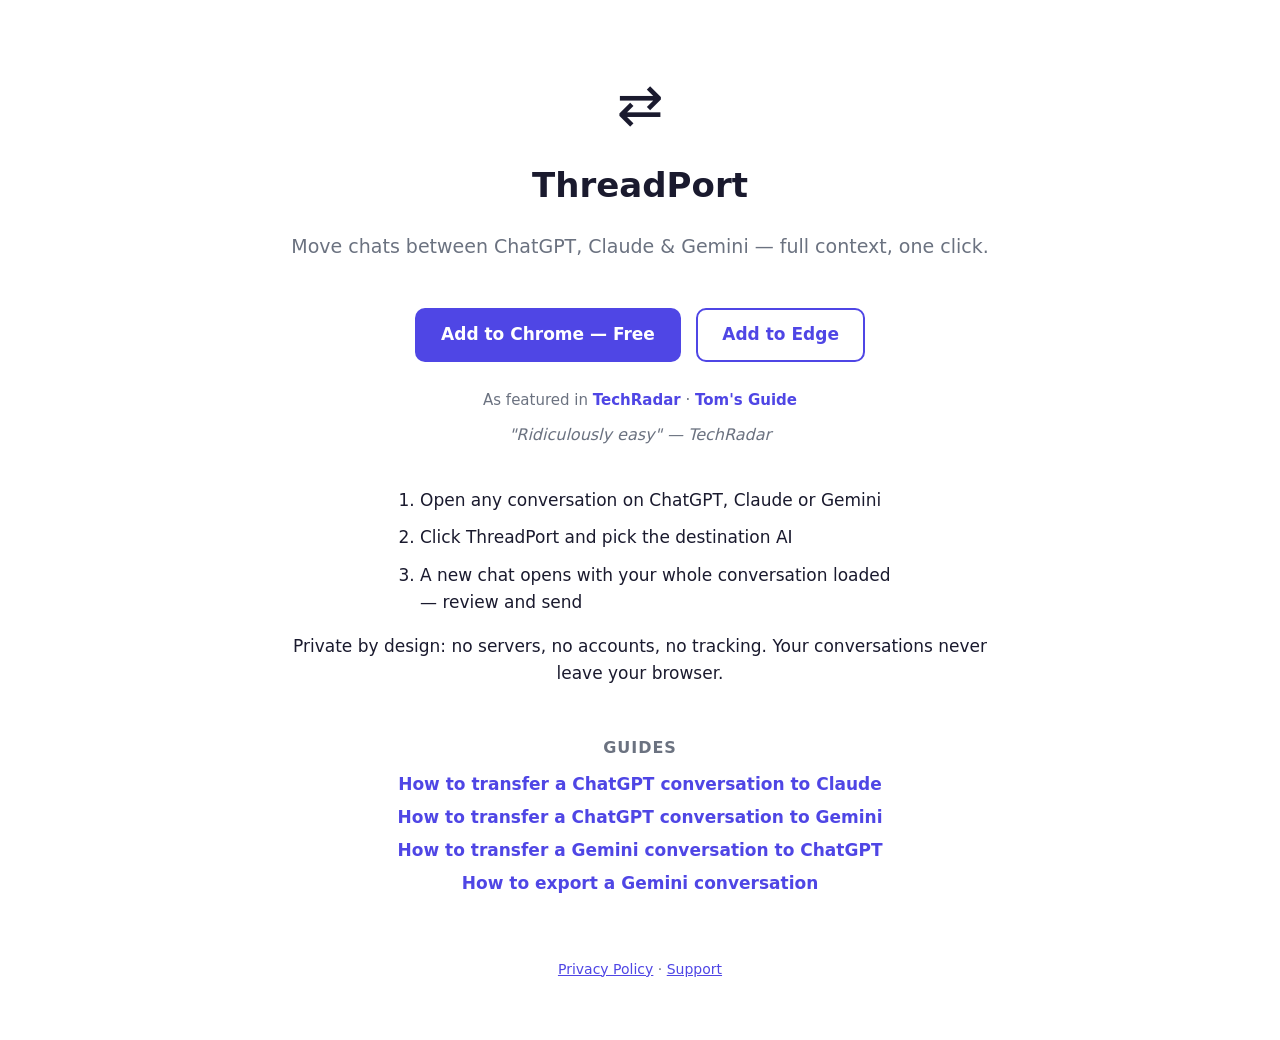
==== docs/index.html @ 8c921bdc "Add 2 Gemini-direction SEO guides (transfer to ChatGPT, export options) Co-Authored-By: Claude Fable" ====
<!DOCTYPE html>
<html lang="en">
<head>
<meta charset="utf-8">
<meta name="viewport" content="width=device-width, initial-scale=1">
<title>ThreadPort — Move chats between ChatGPT, Claude & Gemini</title>
<meta name="description" content="Continue any AI conversation on another AI. One click moves your chat between ChatGPT, Claude and Gemini — full context included.">
<link rel="canonical" href="https://megarampo.github.io/threadport/">
<style>
  body { max-width: 720px; margin: 0 auto; padding: 60px 20px; font: 17px/1.6 system-ui, sans-serif; color: #1a1a2e; text-align: center; }
  .glyph { font-size: 56px; }
  h1 { font-size: 34px; margin: 8px 0 4px; }
  .tag { color: #6b7280; font-size: 19px; }
  .cta { display: inline-block; margin-top: 28px; padding: 13px 26px; background: #4f46e5; color: #fff; text-decoration: none; border-radius: 10px; font-weight: 650; }
  .cta.edge { background: transparent; color: #4f46e5; border: 2px solid #4f46e5; margin-left: 10px; padding: 11px 24px; }
  .steps { text-align: left; margin: 40px auto 0; max-width: 480px; }
  .steps li { margin-bottom: 10px; }
  .press { margin-top: 26px; font-size: 15px; color: #6b7280; }
  .press a { color: #4f46e5; text-decoration: none; font-weight: 600; }
  .press blockquote { margin: 10px 0 0; font-style: italic; font-size: 16px; color: inherit; }
  .guides { margin-top: 48px; }
  .guides h2 { font-size: 16px; text-transform: uppercase; letter-spacing: 0.06em; color: #6b7280; margin-bottom: 10px; }
  .guides a { display: block; color: #4f46e5; text-decoration: none; font-weight: 550; margin: 6px 0; }
  footer { margin-top: 60px; font-size: 14px; color: #6b7280; }
  footer a { color: #4f46e5; }
  @media (prefers-color-scheme: dark) {
    body { background: #16161f; color: #e5e7eb; }
    .tag, footer { color: #9ca3af; }
  }
</style>
</head>
<body>
<div class="glyph">⇄</div>
<h1>ThreadPort</h1>
<p class="tag">Move chats between ChatGPT, Claude &amp; Gemini — full context, one click.</p>
<a class="cta" href="https://chromewebstore.google.com/detail/threadport-%E2%80%94-move-chats-b/kclkpikpgnldnpnmojkcnoclcihmhhmd" id="install">Add to Chrome — Free</a>
<a class="cta edge" href="https://microsoftedge.microsoft.com/addons/detail/threadport-%E2%80%94-move-chats-b/hfegopjfooabblaccgifjfomanedeapc" id="install-edge">Add to Edge</a>
<div class="press">
  <span>As featured in</span>
  <a href="https://www.techradar.com/ai-platforms-assistants/claude-hit-me-with-a-usage-limit-so-i-moved-the-entire-conversation-to-chatgpt-this-free-browser-extension-made-it-ridiculously-easy">TechRadar</a> ·
  <a href="https://www.tomsguide.com/ai/i-found-an-easier-way-to-transfer-my-chats-between-chatgpt-claude-and-gemini-and-it-only-takes-a-single-chrome-extension">Tom's Guide</a>
  <blockquote>"Ridiculously easy" — TechRadar</blockquote>
</div>
<ol class="steps">
  <li>Open any conversation on ChatGPT, Claude or Gemini</li>
  <li>Click ThreadPort and pick the destination AI</li>
  <li>A new chat opens with your whole conversation loaded — review and send</li>
</ol>
<p>Private by design: no servers, no accounts, no tracking. Your conversations never leave your browser.</p>
<div class="guides">
  <h2>Guides</h2>
  <a href="transfer-chatgpt-to-claude.html">How to transfer a ChatGPT conversation to Claude</a>
  <a href="transfer-chatgpt-to-gemini.html">How to transfer a ChatGPT conversation to Gemini</a>
  <a href="transfer-gemini-to-chatgpt.html">How to transfer a Gemini conversation to ChatGPT</a>
  <a href="export-gemini-conversation.html">How to export a Gemini conversation</a>
</div>
<footer>
  <a href="privacy.html">Privacy Policy</a> ·
  <a href="https://github.com/megarampo/threadport/issues">Support</a>
</footer>
</body>
</html>
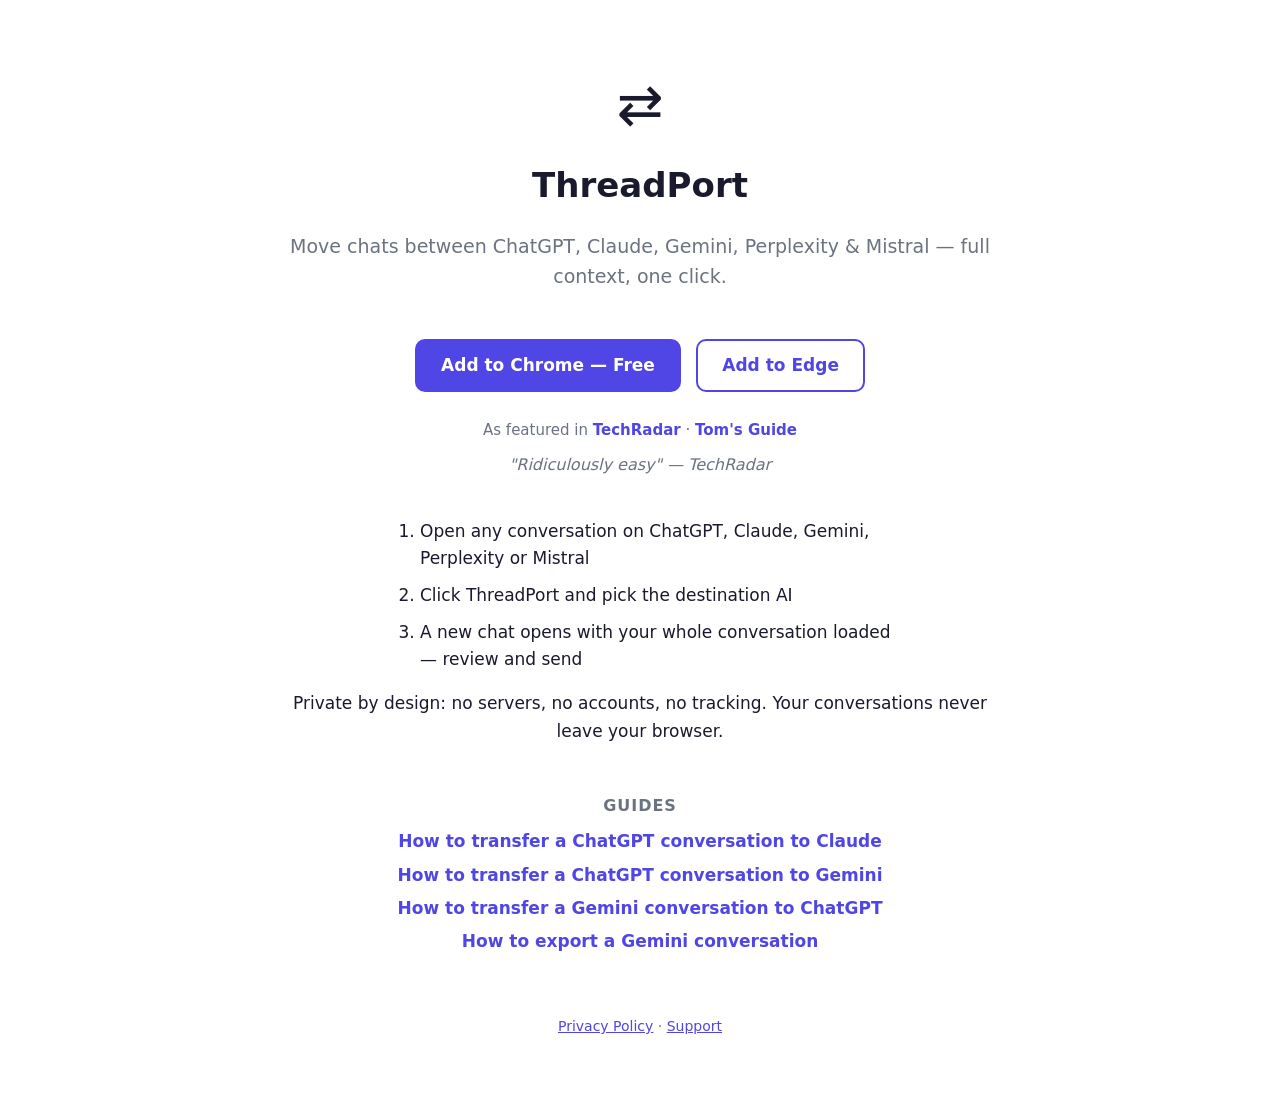
==== commit c9fa1fdb: "v0.3.0: listing description, privacy policy permissions, landing copy for Perplexity & Mistral Co-Au" ====
--- a/docs/index.html
+++ b/docs/index.html
@@ -3,8 +3,8 @@
 <head>
 <meta charset="utf-8">
 <meta name="viewport" content="width=device-width, initial-scale=1">
-<title>ThreadPort — Move chats between ChatGPT, Claude & Gemini</title>
-<meta name="description" content="Continue any AI conversation on another AI. One click moves your chat between ChatGPT, Claude and Gemini — full context included.">
+<title>ThreadPort — Move chats between ChatGPT, Claude, Gemini, Perplexity & Mistral</title>
+<meta name="description" content="Continue any AI conversation on another AI. One click moves your chat between ChatGPT, Claude, Gemini, Perplexity and Mistral — full context included.">
 <link rel="canonical" href="https://megarampo.github.io/threadport/">
 <style>
   body { max-width: 720px; margin: 0 auto; padding: 60px 20px; font: 17px/1.6 system-ui, sans-serif; color: #1a1a2e; text-align: center; }
@@ -32,7 +32,7 @@
 <body>
 <div class="glyph">⇄</div>
 <h1>ThreadPort</h1>
-<p class="tag">Move chats between ChatGPT, Claude &amp; Gemini — full context, one click.</p>
+<p class="tag">Move chats between ChatGPT, Claude, Gemini, Perplexity &amp; Mistral — full context, one click.</p>
 <a class="cta" href="https://chromewebstore.google.com/detail/threadport-%E2%80%94-move-chats-b/kclkpikpgnldnpnmojkcnoclcihmhhmd" id="install">Add to Chrome — Free</a>
 <a class="cta edge" href="https://microsoftedge.microsoft.com/addons/detail/threadport-%E2%80%94-move-chats-b/hfegopjfooabblaccgifjfomanedeapc" id="install-edge">Add to Edge</a>
 <div class="press">
@@ -42,7 +42,7 @@
   <blockquote>"Ridiculously easy" — TechRadar</blockquote>
 </div>
 <ol class="steps">
-  <li>Open any conversation on ChatGPT, Claude or Gemini</li>
+  <li>Open any conversation on ChatGPT, Claude, Gemini, Perplexity or Mistral</li>
   <li>Click ThreadPort and pick the destination AI</li>
   <li>A new chat opens with your whole conversation loaded — review and send</li>
 </ol>
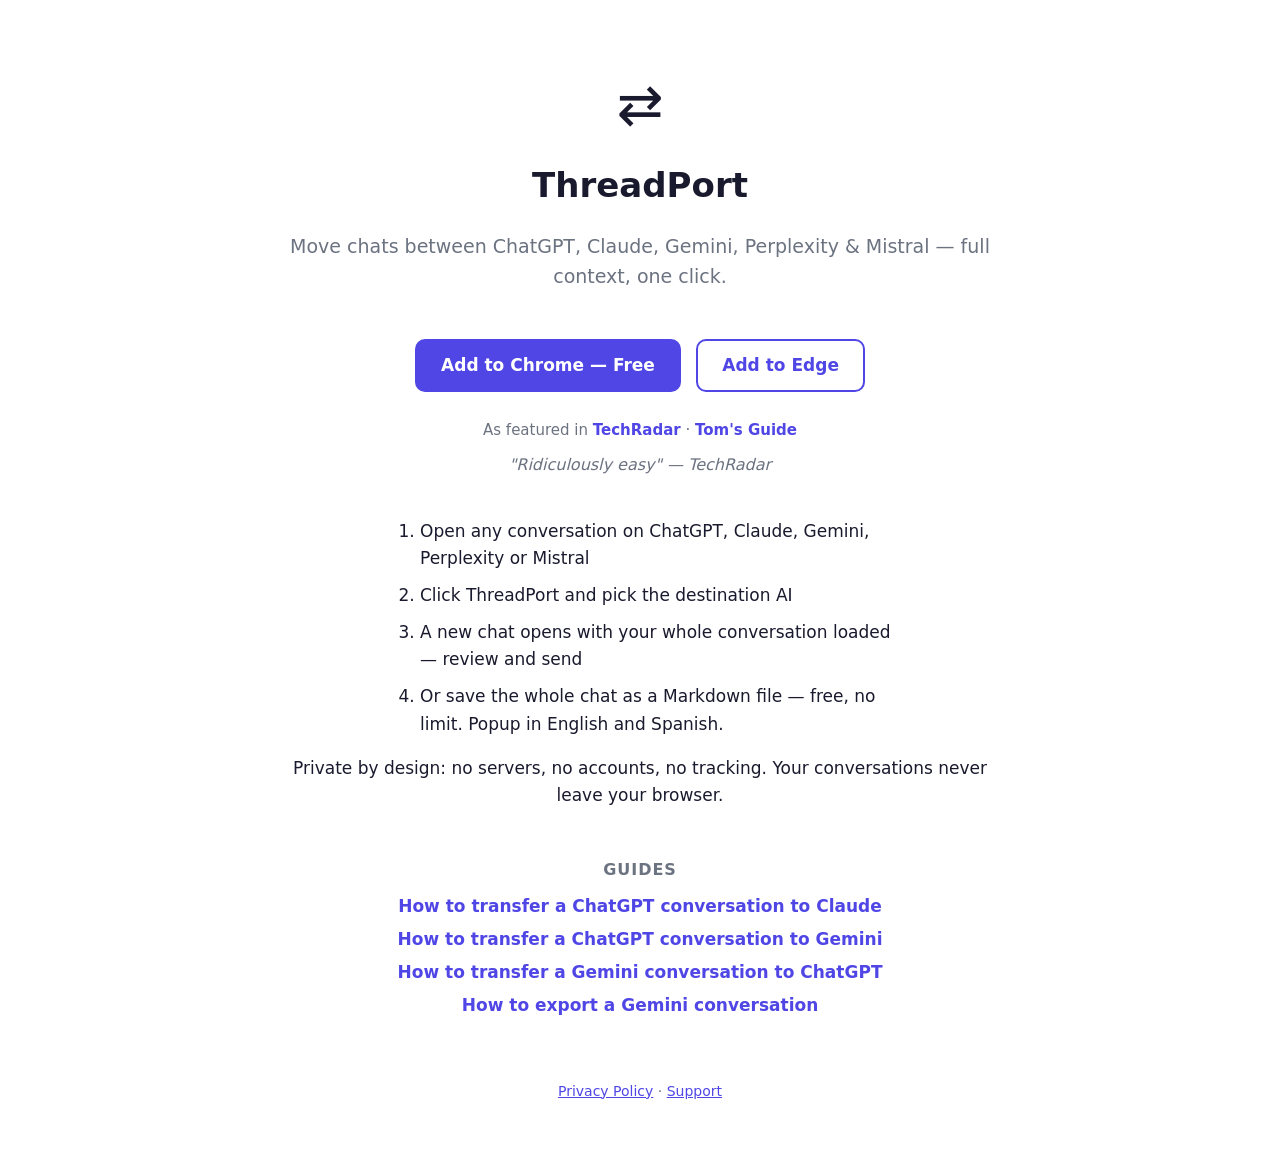
==== commit d9d2a375: "v0.3.1: Markdown export (copy/download), same-AI new chat, attachment notes, fenced code blocks, rev" ====
--- a/docs/index.html
+++ b/docs/index.html
@@ -45,6 +45,7 @@
   <li>Open any conversation on ChatGPT, Claude, Gemini, Perplexity or Mistral</li>
   <li>Click ThreadPort and pick the destination AI</li>
   <li>A new chat opens with your whole conversation loaded — review and send</li>
+  <li>Or save the whole chat as a Markdown file — free, no limit. Popup in English and Spanish.</li>
 </ol>
 <p>Private by design: no servers, no accounts, no tracking. Your conversations never leave your browser.</p>
 <div class="guides">
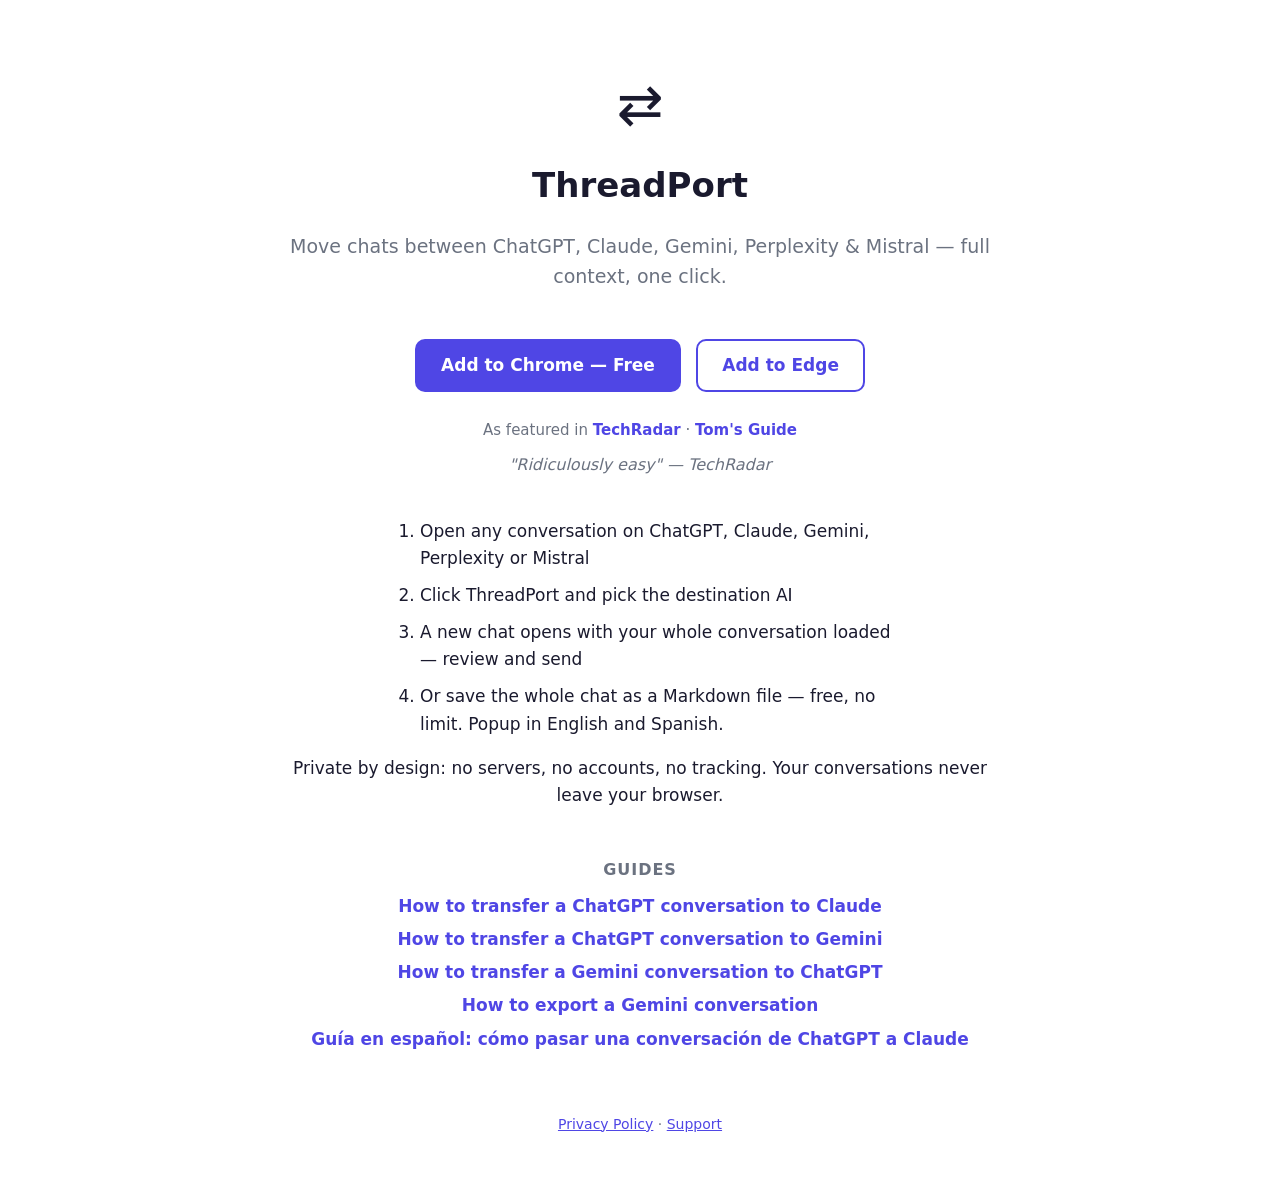
==== commit c43dcfac: "Docs: Spanish guide (ChatGPT -> Claude) with hreflang, landing link, sitemap Co-Authored-By: Claude " ====
--- a/docs/index.html
+++ b/docs/index.html
@@ -54,6 +54,7 @@
   <a href="transfer-chatgpt-to-gemini.html">How to transfer a ChatGPT conversation to Gemini</a>
   <a href="transfer-gemini-to-chatgpt.html">How to transfer a Gemini conversation to ChatGPT</a>
   <a href="export-gemini-conversation.html">How to export a Gemini conversation</a>
+  <a href="pasar-conversacion-chatgpt-a-claude.html" hreflang="es" lang="es">Guía en español: cómo pasar una conversación de ChatGPT a Claude</a>
 </div>
 <footer>
   <a href="privacy.html">Privacy Policy</a> ·
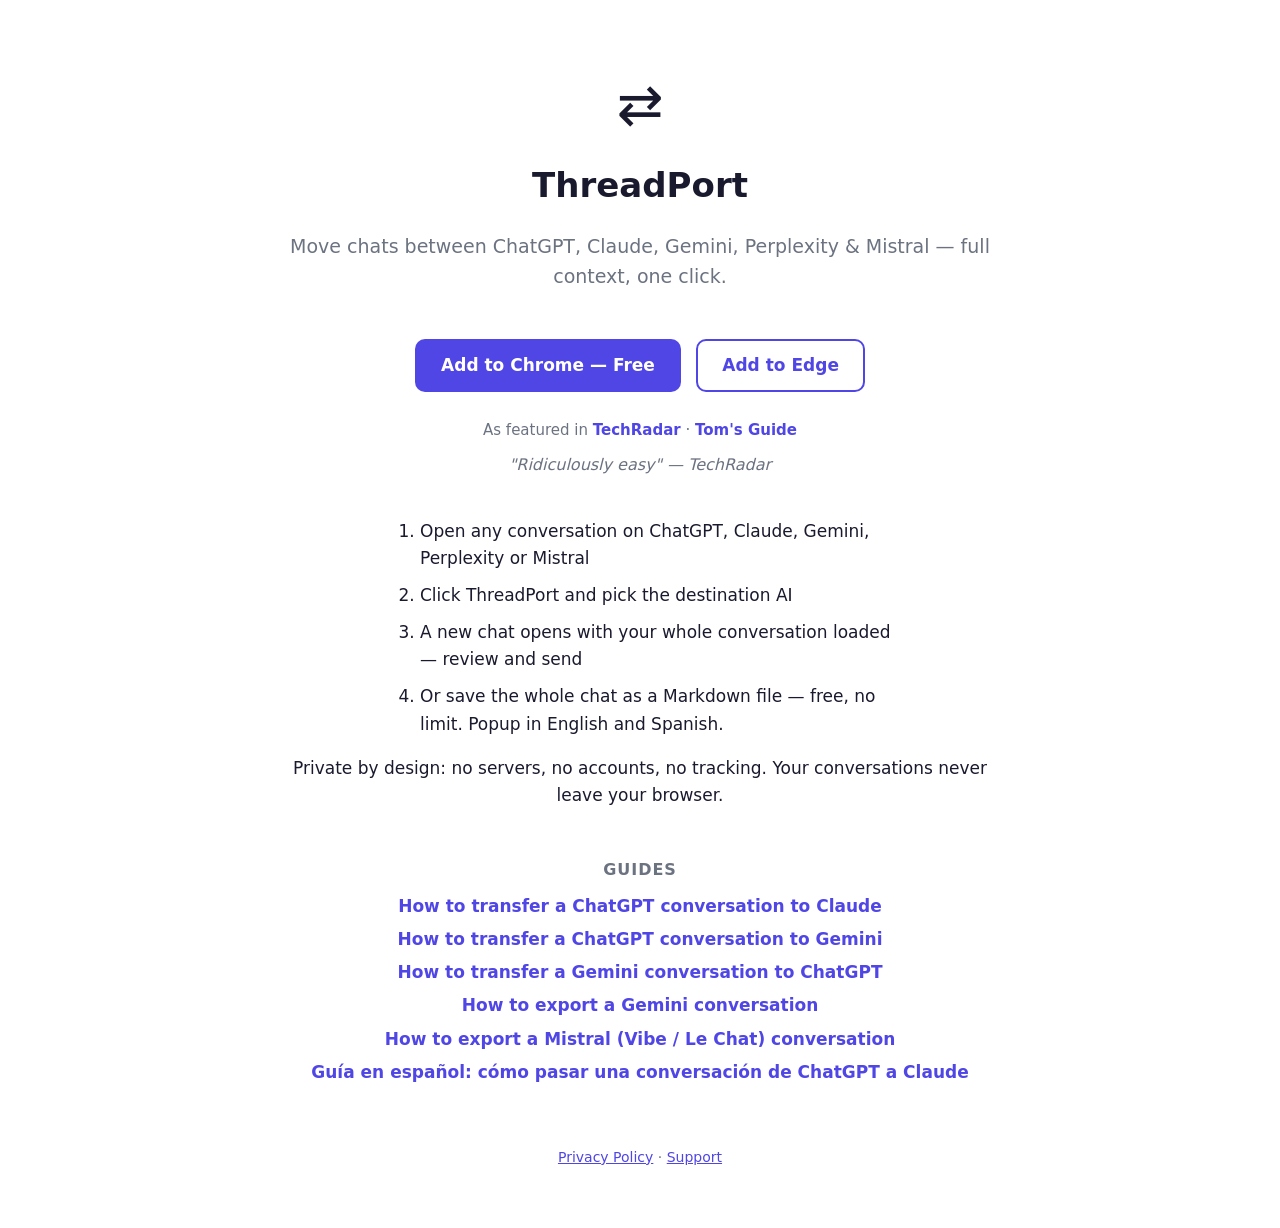
==== commit 3ee3cf83: "Docs: guide on exporting a Mistral (Vibe / Le Chat) conversation; landing link; sitemap Co-Authored-" ====
--- a/docs/index.html
+++ b/docs/index.html
@@ -54,6 +54,7 @@
   <a href="transfer-chatgpt-to-gemini.html">How to transfer a ChatGPT conversation to Gemini</a>
   <a href="transfer-gemini-to-chatgpt.html">How to transfer a Gemini conversation to ChatGPT</a>
   <a href="export-gemini-conversation.html">How to export a Gemini conversation</a>
+  <a href="export-mistral-conversation.html">How to export a Mistral (Vibe / Le Chat) conversation</a>
   <a href="pasar-conversacion-chatgpt-a-claude.html" hreflang="es" lang="es">Guía en español: cómo pasar una conversación de ChatGPT a Claude</a>
 </div>
 <footer>
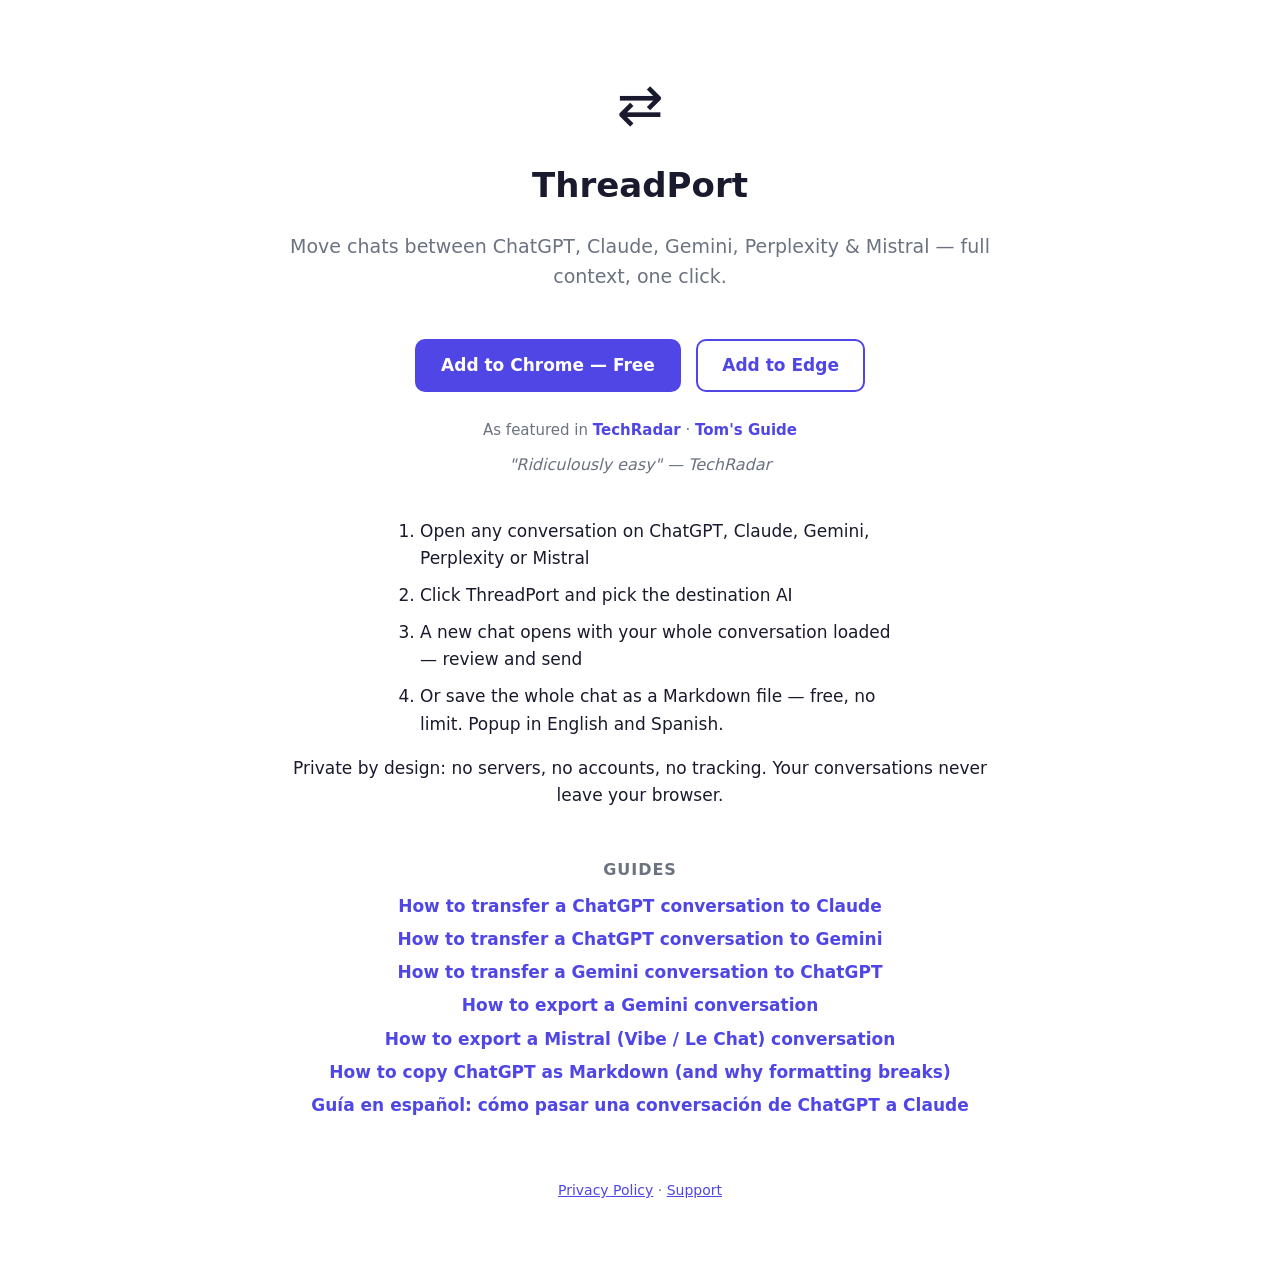
==== commit 00c5b5b8: "Docs: guide on copying ChatGPT as Markdown (October 2026 copy-button formatting loss, GPT-6 interact" ====
--- a/docs/index.html
+++ b/docs/index.html
@@ -55,6 +55,7 @@
   <a href="transfer-gemini-to-chatgpt.html">How to transfer a Gemini conversation to ChatGPT</a>
   <a href="export-gemini-conversation.html">How to export a Gemini conversation</a>
   <a href="export-mistral-conversation.html">How to export a Mistral (Vibe / Le Chat) conversation</a>
+  <a href="copy-chatgpt-as-markdown.html">How to copy ChatGPT as Markdown (and why formatting breaks)</a>
   <a href="pasar-conversacion-chatgpt-a-claude.html" hreflang="es" lang="es">Guía en español: cómo pasar una conversación de ChatGPT a Claude</a>
 </div>
 <footer>
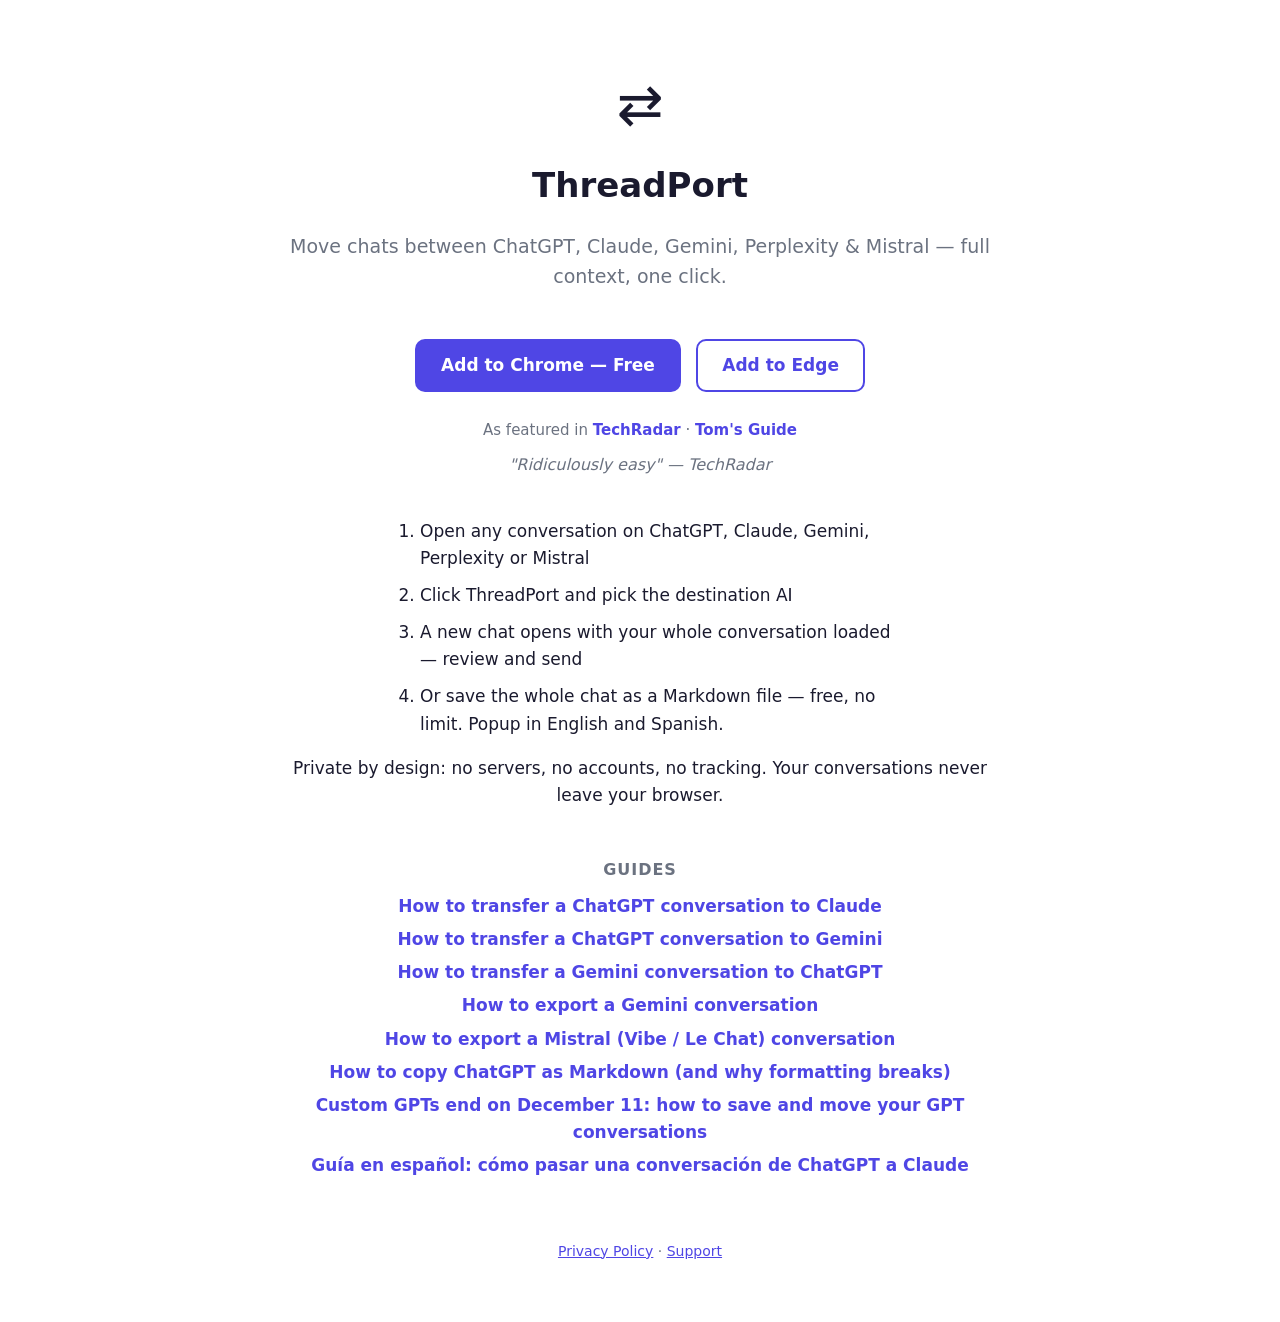
==== commit 385516a3: "Docs: guide for the Custom GPTs retirement (Dec 11, 2026): export GPT conversations, keep instructio" ====
--- a/docs/index.html
+++ b/docs/index.html
@@ -56,6 +56,7 @@
   <a href="export-gemini-conversation.html">How to export a Gemini conversation</a>
   <a href="export-mistral-conversation.html">How to export a Mistral (Vibe / Le Chat) conversation</a>
   <a href="copy-chatgpt-as-markdown.html">How to copy ChatGPT as Markdown (and why formatting breaks)</a>
+  <a href="export-custom-gpt-conversations.html">Custom GPTs end on December 11: how to save and move your GPT conversations</a>
   <a href="pasar-conversacion-chatgpt-a-claude.html" hreflang="es" lang="es">Guía en español: cómo pasar una conversación de ChatGPT a Claude</a>
 </div>
 <footer>
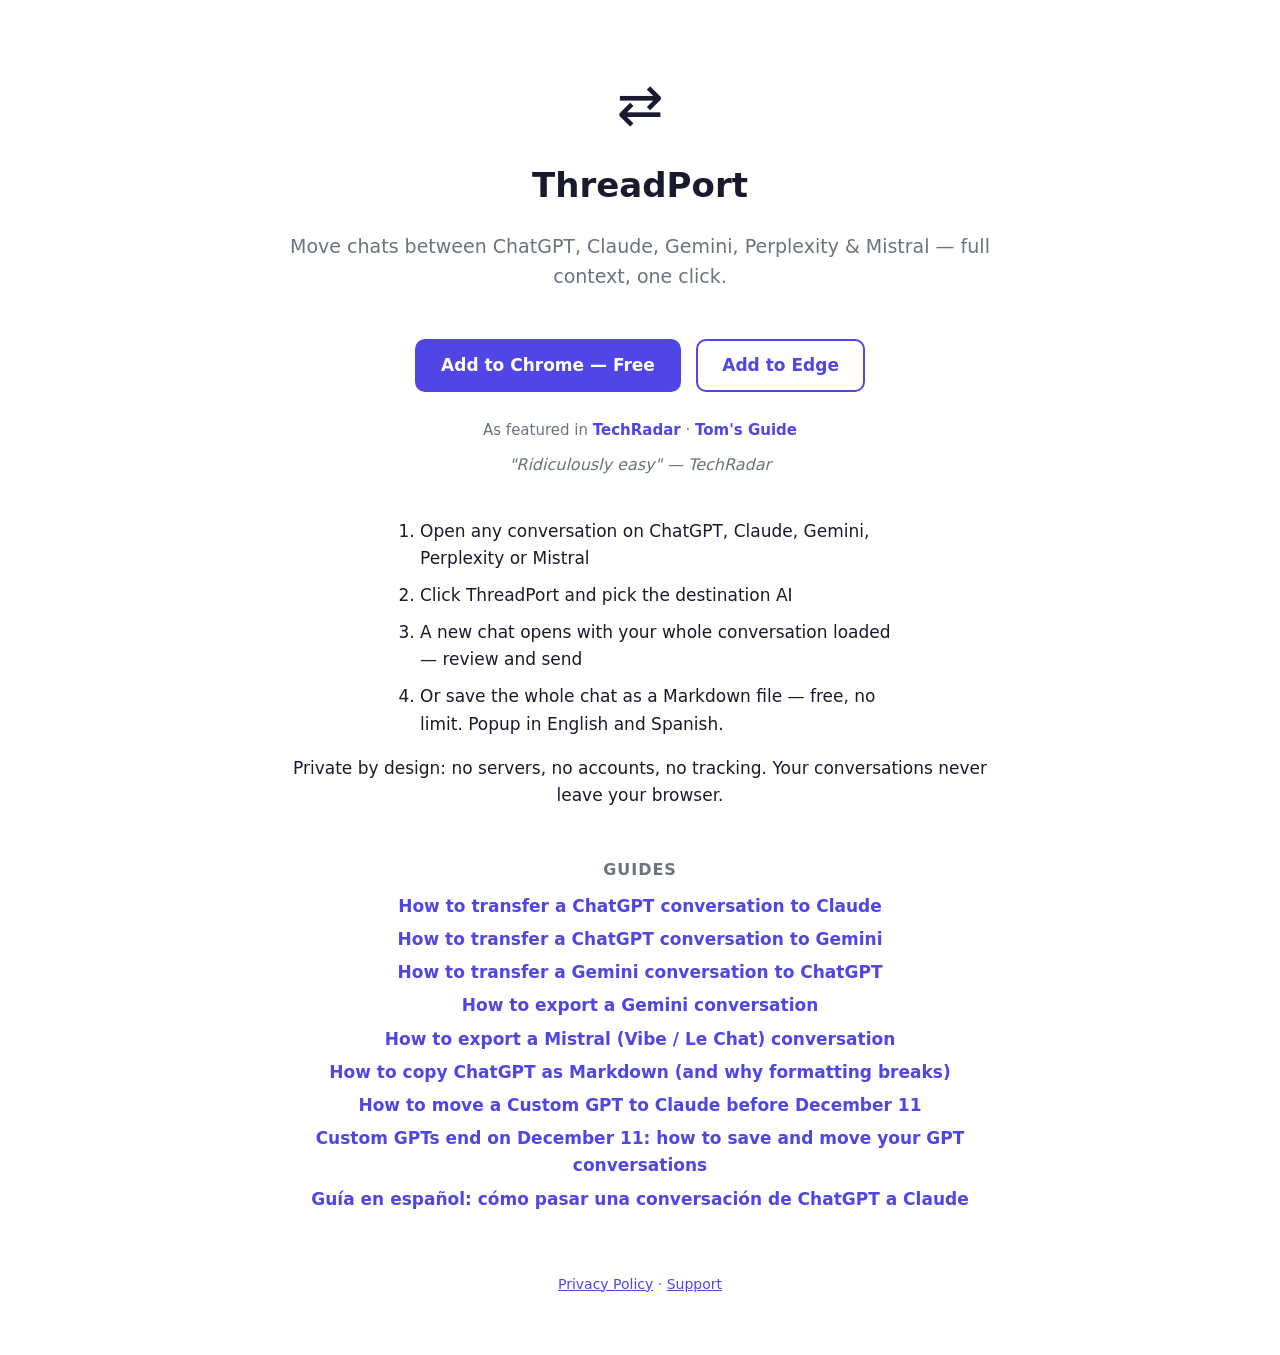
==== commit 46c492d0: "docs: new guide, how to move a Custom GPT to Claude (instructions, files, chats) Co-Authored-By: Cla" ====
--- a/docs/index.html
+++ b/docs/index.html
@@ -56,6 +56,7 @@
   <a href="export-gemini-conversation.html">How to export a Gemini conversation</a>
   <a href="export-mistral-conversation.html">How to export a Mistral (Vibe / Le Chat) conversation</a>
   <a href="copy-chatgpt-as-markdown.html">How to copy ChatGPT as Markdown (and why formatting breaks)</a>
+  <a href="migrate-custom-gpt-to-claude.html">How to move a Custom GPT to Claude before December 11</a>
   <a href="export-custom-gpt-conversations.html">Custom GPTs end on December 11: how to save and move your GPT conversations</a>
   <a href="pasar-conversacion-chatgpt-a-claude.html" hreflang="es" lang="es">Guía en español: cómo pasar una conversación de ChatGPT a Claude</a>
 </div>
